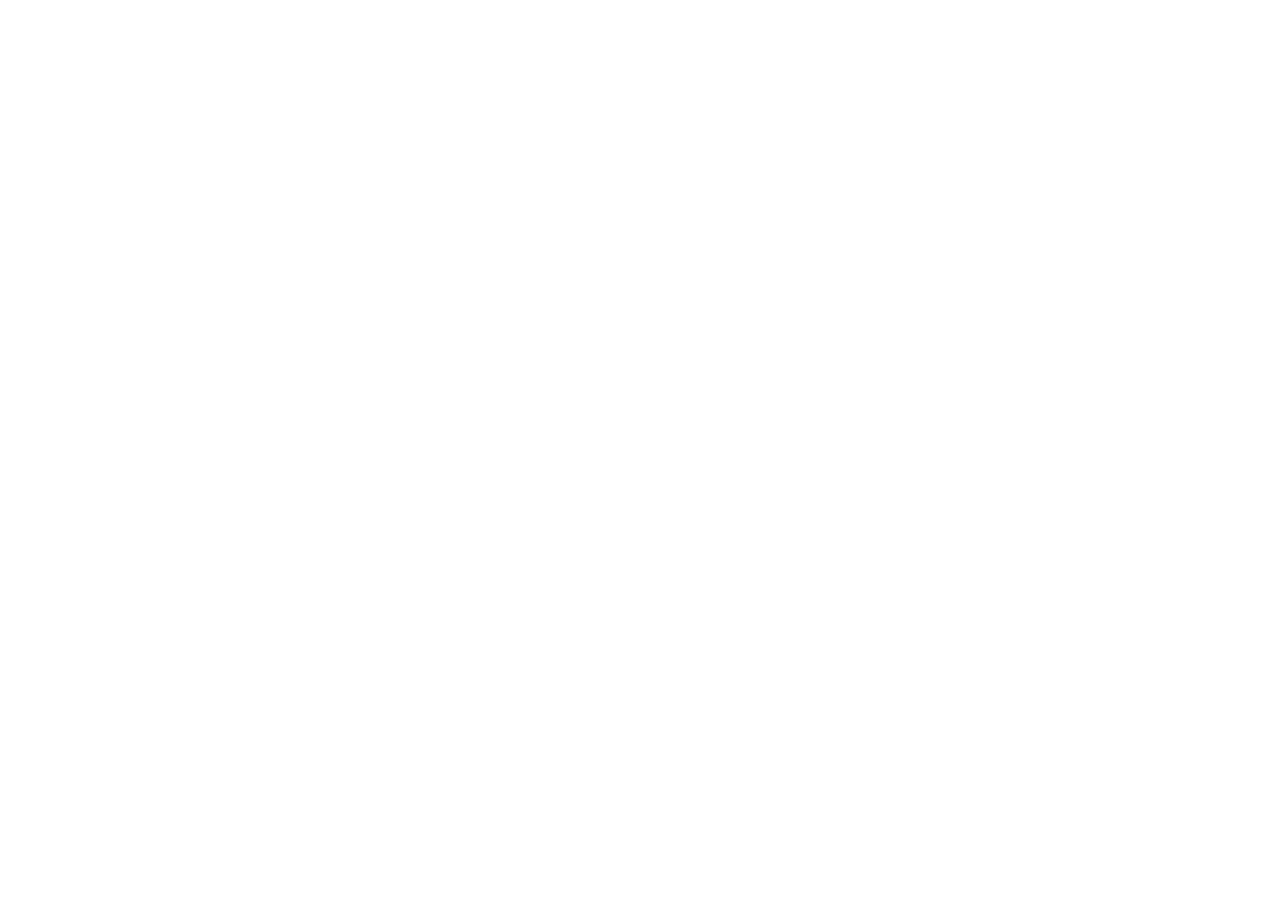
==== project-1/index.html @ aa0cab91 "second commit" ====
<!DOCTYPE html>
<html lang="en">
<head>
    <meta charset="UTF-8">
    <meta name="viewport" content="width=device-width, initial-scale=1.0">
    <title>Project-1</title>
</head>
<body>
    
</body>
</html>
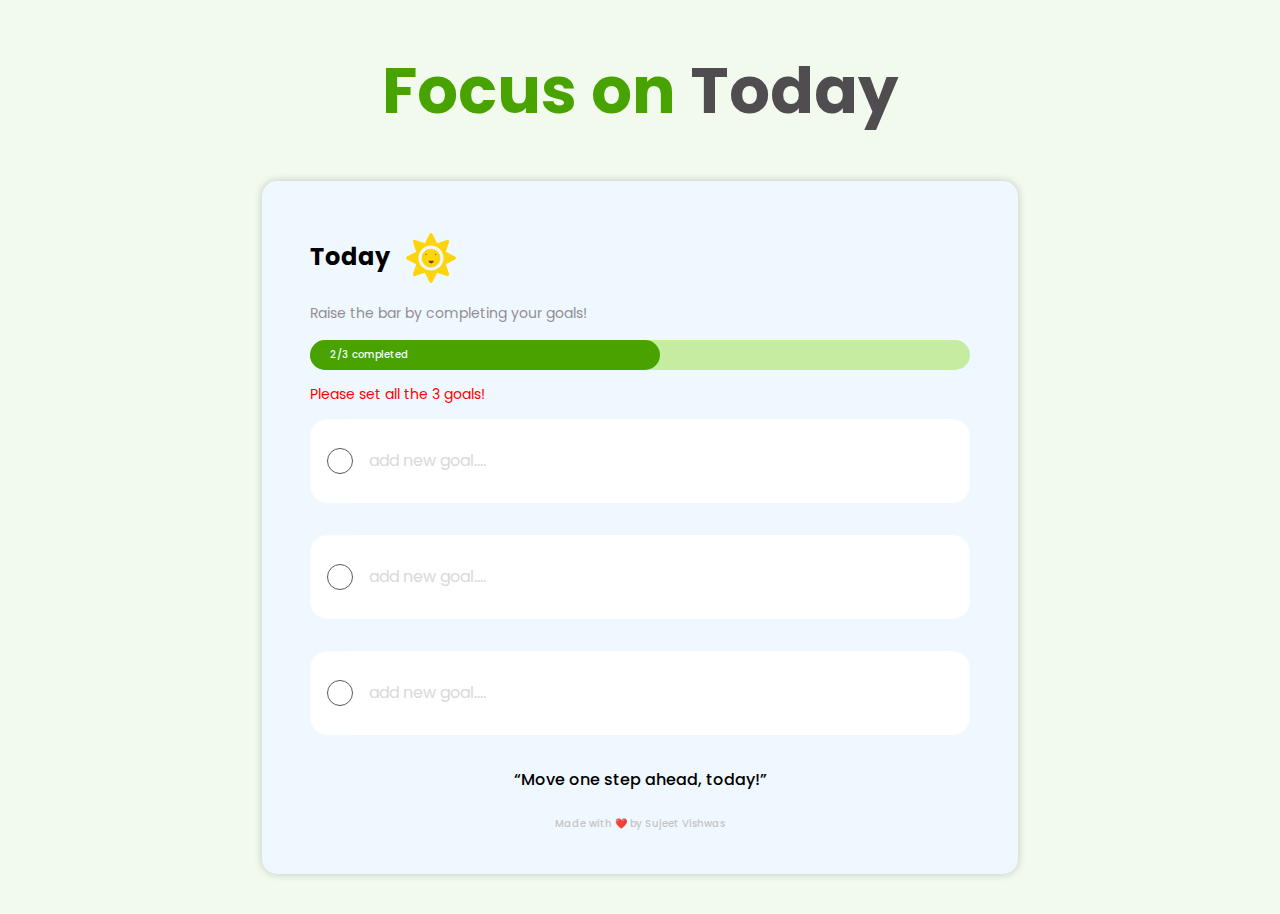
==== commit 50dd033c: "ui compledet" ====
--- a/project-1/index.html
+++ b/project-1/index.html
@@ -4,8 +4,42 @@
     <meta charset="UTF-8">
     <meta name="viewport" content="width=device-width, initial-scale=1.0">
     <title>Project-1</title>
+    <link rel="preconnect" href="https://fonts.googleapis.com">
+<link rel="preconnect" href="https://fonts.gstatic.com" crossorigin>
+<link href="https://fonts.googleapis.com/css2?family=Poppins:ital,wght@0,400;0,500;0,700;0,800;1,800&display=swap" rel="stylesheet">
+    <link rel="stylesheet" href="style.css">
+    <script src="script.js" defer></script>
 </head>
 <body>
-    
+    <main>
+        <h1 class="heading">Focus on <span>Today</span></h1>
+        <div class="app-container">
+            <h2 class="subtitle"><span>Today</span><img class="sun-icon" src="images/Sun.svg" alt="sun"></h2>
+            <p class="progress-label">Raise the bar by completing your goals!</p>
+            <div class="progress-bar">
+                <div class="progress-value">2/3 completed</div>
+            </div>
+                <p class="error-label">Please set all the 3 goals!</p>
+                <div class="goal-container">
+                    <div class="custum-checkbox"></div>
+                    <input type="text" placeholder="add new goal...." class="goal-input">
+
+                </div>
+                <div class="goal-container">
+                    <div class="custum-checkbox"></div>
+                    <input type="text" placeholder="add new goal...." class="goal-input">
+
+                </div>
+                <div class="goal-container">
+                    <div class="custum-checkbox"></div>
+                    <input type="text" placeholder="add new goal...." class="goal-input">
+
+                </div>
+                <p class="quote">“Move one step ahead, today!”</p>
+                <p class="made-with">Made with  ❤️ by Sujeet Vishwas</p>
+
+            
+        </div>
+    </main>
 </body>
 </html>--- a/project-1/style.css
+++ b/project-1/style.css
@@ -0,0 +1,126 @@
+body {
+    background-color: rgba(72, 163, 0, 0.07);
+    font-family: 'Poppins', sans-serif;
+}
+main {
+    padding: 0 16px 32px;
+  }
+  
+.heading {
+    font-size: 64px;
+    color: rgba(72, 163, 0, 1);
+    text-align: center;
+}
+.heading span {
+    color: rgb(79, 77, 79);
+}
+
+.app-container {
+    background-color: aliceblue;
+    max-width: 660px;
+    margin-inline: auto;
+    border-radius: 15px;
+    padding: 32px 48px;
+    box-shadow: 0 0 8px 0 rgba(0, 0, 0, 0.2);
+    
+}
+.sun-icon {
+    vertical-align: middle;
+    margin-left: 16px;
+
+}
+.progress-label {
+    font-size: 14px;
+    color: rgb(147, 141, 147);
+    margin-bottom: 16px;
+}
+.progress-bar{
+    height: 30px;
+    background-color: rgb(196, 237, 162);
+    border-radius: 20px;
+}
+.progress-value {
+    height: 100%;
+    background-color: rgba(72, 163, 0, 1);
+    width: 50%;
+    border-radius: 20px;
+    font-size: 10px;
+    font-weight: 500;
+    color: azure;
+    display: flex;
+    align-items: center;
+    padding-left: 20px;
+}
+.error-label {
+    font-size: 14px;
+    color: red;
+}
+.goal-container {
+    border: 1px solid rgb(251, 254, 251);
+    border-radius: 17px;
+    height: 82px;
+    display: flex;
+    align-items: center;
+    padding: 0 16px;
+    background-color: white;
+    margin-bottom: 32px;
+}
+.custum-checkbox {
+    height: 24px;
+    width: 24px;
+    border: 1px solid rgb(89, 91, 89);
+    border-radius: 50%;
+    cursor: pointer;
+    flex-shrink: 0;
+}
+
+.goal-input {
+    font-family: inherit;
+    font-size: 16px;
+    border: none;
+    outline: none;
+    background-color: rgb(255, 255, 255);
+    padding-left: 16px;
+    height: 100%;
+    width: 100%;
+}
+
+.goal-input::placeholder {
+    color: #d9d9d9;
+  }
+
+.quote {
+    font-weight: 500;
+    text-align: center;
+}
+.made-with {
+    font-weight: 500;
+    font-size: 10px;
+    text-align: center;
+    color: #c4c4c4;
+    margin-top: 24px;
+}
+
+@media (max-width: 768px) {
+    .heading {
+      font-size: 32px;
+    }
+  
+    .app-container {
+      padding: 16px 32px;
+    }
+    .goal-container{
+        height: 64px;
+        margin-bottom: 16px;
+        border-radius: 14px;
+
+    }
+    .custum-checkbox {
+        height: 16px;
+        width: 16px;
+    }
+    .progress-bar{
+        height: 16px;
+    }
+
+}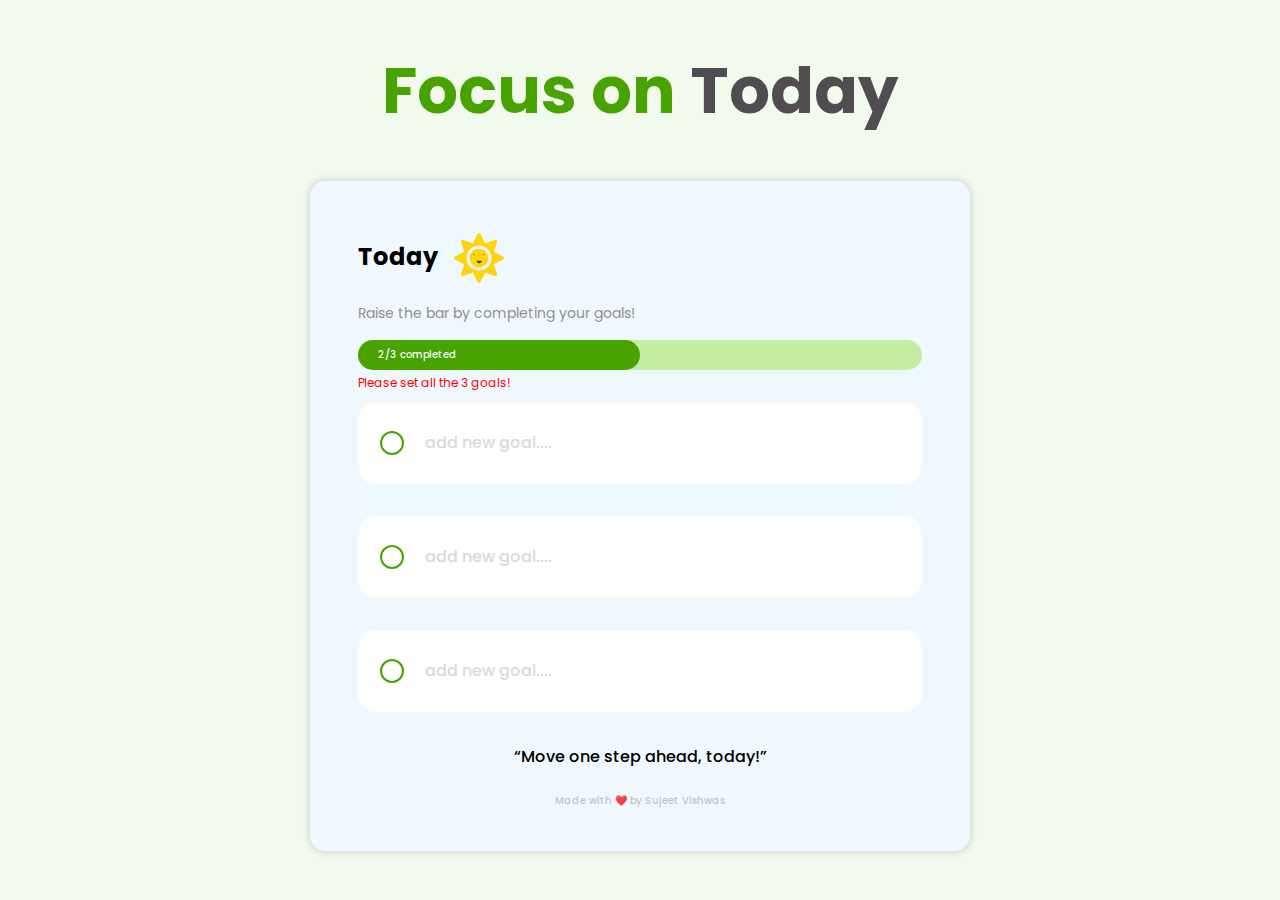
==== commit c748caca: "check box added" ====
--- a/project-1/index.html
+++ b/project-1/index.html
@@ -16,22 +16,28 @@
         <div class="app-container">
             <h2 class="subtitle"><span>Today</span><img class="sun-icon" src="images/Sun.svg" alt="sun"></h2>
             <p class="progress-label">Raise the bar by completing your goals!</p>
-            <div class="progress-bar">
-                <div class="progress-value">2/3 completed</div>
+            <div class="progress-bar show-error">
+                <div class="progress-value"><span>2/3 completed</span>  </div>
+                <p class="error-label">Please set all the 3 goals!</p>
             </div>
-                <p class="error-label">Please set all the 3 goals!</p>
+                
                 <div class="goal-container">
-                    <div class="custum-checkbox"></div>
+                    <div class="custum-checkbox">
+                        <img class="check-icon" src="./images/tick-icon.svg" alt="tick-icon">
+                    </div>
+                    <input type="text" placeholder="add new goal...." class="goal-input">
+                </div>
+                <div class="goal-container">
+                    <div class="custum-checkbox">
+                        <img class="check-icon" src="./images/tick-icon.svg" alt="tick-icon">
+                    </div>
                     <input type="text" placeholder="add new goal...." class="goal-input">
 
                 </div>
                 <div class="goal-container">
-                    <div class="custum-checkbox"></div>
-                    <input type="text" placeholder="add new goal...." class="goal-input">
-
-                </div>
-                <div class="goal-container">
-                    <div class="custum-checkbox"></div>
+                    <div class="custum-checkbox">
+                        <img class="check-icon" src="./images/tick-icon.svg" alt="tick-icon">
+                    </div>
                     <input type="text" placeholder="add new goal...." class="goal-input">
 
                 </div>
--- a/project-1/style.css
+++ b/project-1/style.css
@@ -1,3 +1,7 @@
+*{
+    box-sizing: border-box;
+}
+
 body {
     background-color: rgba(72, 163, 0, 0.07);
     font-family: 'Poppins', sans-serif;
@@ -50,11 +54,21 @@
     display: flex;
     align-items: center;
     padding-left: 20px;
+    
 }
 .error-label {
-    font-size: 14px;
+    font-size: 12px;
     color: red;
-}
+    margin-top: 4px;
+    display: none;
+    }
+
+
+.show-error .error-label {
+    display: block;
+    }
+
+    
 .goal-container {
     border: 1px solid rgb(251, 254, 251);
     border-radius: 17px;
@@ -64,19 +78,27 @@
     padding: 0 16px;
     background-color: white;
     margin-bottom: 32px;
+    margin-top: 32px;
 }
 .custum-checkbox {
     height: 24px;
     width: 24px;
-    border: 1px solid rgb(89, 91, 89);
+    border: 2px solid rgba(72, 163, 0, 1);
+    
     border-radius: 50%;
     cursor: pointer;
     flex-shrink: 0;
+    display: flex;
+    align-items: center;
+    margin: 5px;
 }
-
+.check-icon {
+    display: none;
+}
 .goal-input {
     font-family: inherit;
     font-size: 16px;
+    font-weight: 500;
     border: none;
     outline: none;
     background-color: rgb(255, 255, 255);
@@ -99,6 +121,18 @@
     text-align: center;
     color: #c4c4c4;
     margin-top: 24px;
+}
+.completed .custum-checkbox {
+    background-color: rgba(72, 163, 0, 1);
+    border-color: rgba(72, 163, 0, 1);
+
+}
+.completed .check-icon {
+    display: block;
+}
+.completed .goal-input{
+    text-decoration: line-through;
+    color: #028128;
 }
 
 @media (max-width: 768px) {
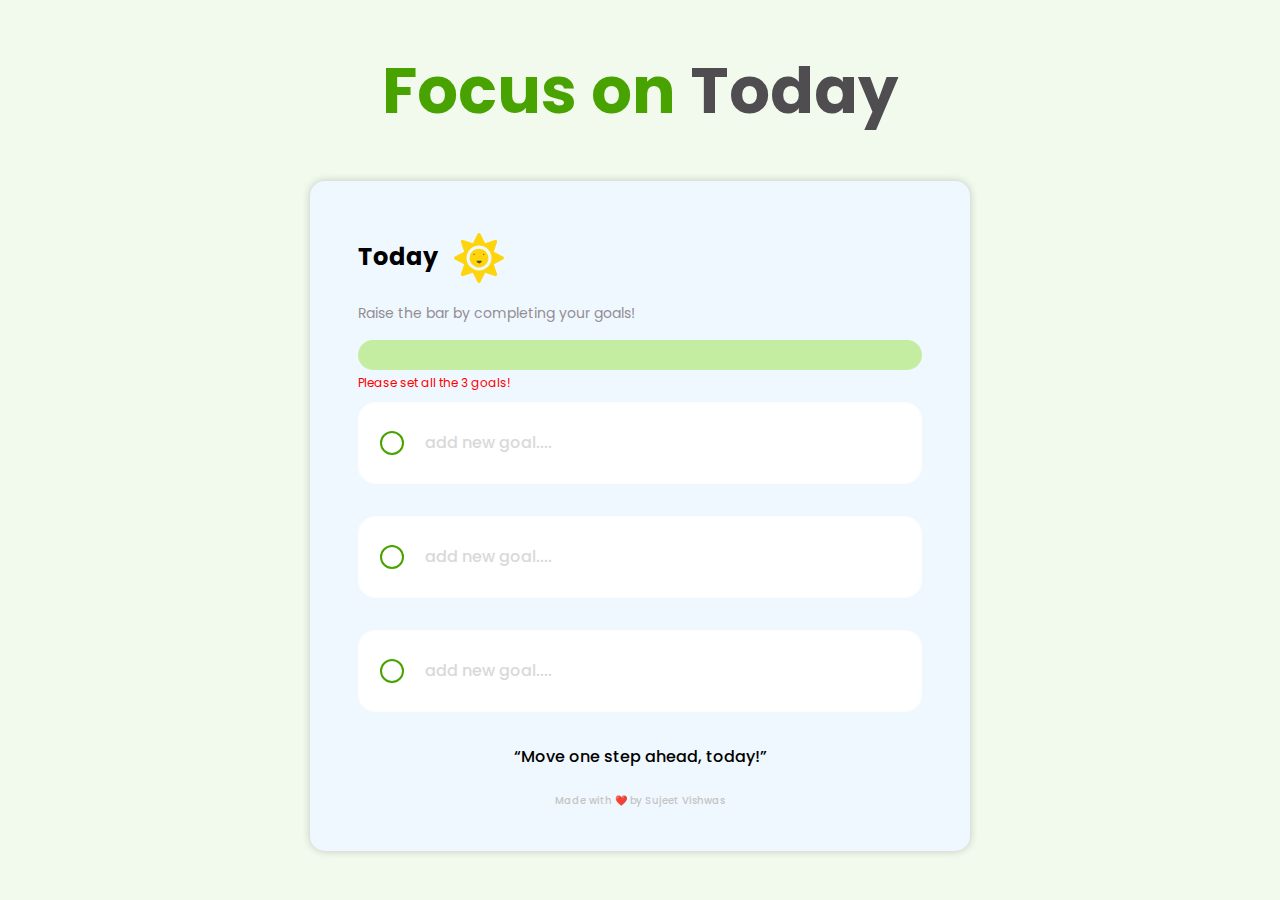
==== commit 2dd59a29: "project 2 slider" ====
--- a/project-1/index.html
+++ b/project-1/index.html
@@ -1,51 +1,80 @@
 <!DOCTYPE html>
 <html lang="en">
-<head>
-    <meta charset="UTF-8">
-    <meta name="viewport" content="width=device-width, initial-scale=1.0">
+  <head>
+    <meta charset="UTF-8" />
+    <meta name="viewport" content="width=device-width, initial-scale=1.0" />
     <title>Project-1</title>
-    <link rel="preconnect" href="https://fonts.googleapis.com">
-<link rel="preconnect" href="https://fonts.gstatic.com" crossorigin>
-<link href="https://fonts.googleapis.com/css2?family=Poppins:ital,wght@0,400;0,500;0,700;0,800;1,800&display=swap" rel="stylesheet">
-    <link rel="stylesheet" href="style.css">
+    <link rel="preconnect" href="https://fonts.googleapis.com" />
+    <link rel="preconnect" href="https://fonts.gstatic.com" crossorigin />
+    <link
+      href="https://fonts.googleapis.com/css2?family=Poppins:ital,wght@0,400;0,500;0,700;0,800;1,800&display=swap"
+      rel="stylesheet"
+    />
+    <link rel="stylesheet" href="style.css" />
     <script src="script.js" defer></script>
-</head>
-<body>
+  </head>
+  <body>
     <main>
-        <h1 class="heading">Focus on <span>Today</span></h1>
-        <div class="app-container">
-            <h2 class="subtitle"><span>Today</span><img class="sun-icon" src="images/Sun.svg" alt="sun"></h2>
-            <p class="progress-label">Raise the bar by completing your goals!</p>
-            <div class="progress-bar show-error">
-                <div class="progress-value"><span>2/3 completed</span>  </div>
-                <p class="error-label">Please set all the 3 goals!</p>
-            </div>
-                
-                <div class="goal-container">
-                    <div class="custum-checkbox">
-                        <img class="check-icon" src="./images/tick-icon.svg" alt="tick-icon">
-                    </div>
-                    <input type="text" placeholder="add new goal...." class="goal-input">
-                </div>
-                <div class="goal-container">
-                    <div class="custum-checkbox">
-                        <img class="check-icon" src="./images/tick-icon.svg" alt="tick-icon">
-                    </div>
-                    <input type="text" placeholder="add new goal...." class="goal-input">
+      <h1 class="heading">Focus on <span>Today</span></h1>
+      <div class="app-container">
+        <h2 class="subtitle">
+          <span>Today</span
+          ><img class="sun-icon" src="images/Sun.svg" alt="sun" />
+        </h2>
+        <p class="progress-label">Raise the bar by completing your goals!</p>
+        <div class="progress-bar show-error">
+          <div class="progress-value"><span>2/3 completed</span></div>
+          <p class="error-label">Please set all the 3 goals!</p>
+        </div>
 
-                </div>
-                <div class="goal-container">
-                    <div class="custum-checkbox">
-                        <img class="check-icon" src="./images/tick-icon.svg" alt="tick-icon">
-                    </div>
-                    <input type="text" placeholder="add new goal...." class="goal-input">
-
-                </div>
-                <p class="quote">“Move one step ahead, today!”</p>
-                <p class="made-with">Made with  ❤️ by Sujeet Vishwas</p>
-
-            
+        <div class="goal-container">
+          <div class="custum-checkbox">
+            <img
+              class="check-icon"
+              src="./images/tick-icon.svg"
+              alt="tick-icon"
+            />
+          </div>
+          <input
+            id="first"
+            type="text"
+            placeholder="add new goal...."
+            class="goal-input"
+          />
         </div>
+        <div class="goal-container">
+          <div class="custum-checkbox">
+            <img
+              class="check-icon"
+              src="./images/tick-icon.svg"
+              alt="tick-icon"
+            />
+          </div>
+          <input
+            id="second"
+            type="text"
+            placeholder="add new goal...."
+            class="goal-input"
+          />
+        </div>
+        <div class="goal-container">
+          <div class="custum-checkbox">
+            <img
+              class="check-icon"
+              src="./images/tick-icon.svg"
+              alt="tick-icon"
+            />
+          </div>
+          <input
+            id="third"
+            type="text"
+            placeholder="add new goal...."
+            class="goal-input"
+          />
+        </div>
+        <p class="quote">“Move one step ahead, today!”</p>
+        <p class="made-with">Made with ❤️ by Sujeet Vishwas</p>
+      </div>
     </main>
-</body>
-</html>+  </body>
+</html>
--- a/project-1/style.css
+++ b/project-1/style.css
@@ -46,15 +46,18 @@
 .progress-value {
     height: 100%;
     background-color: rgba(72, 163, 0, 1);
-    width: 50%;
+    width: 0;
     border-radius: 20px;
     font-size: 10px;
     font-weight: 500;
     color: azure;
     display: flex;
     align-items: center;
+    overflow: hidden;
+    
+}
+.progress-value span {
     padding-left: 20px;
-    
 }
 .error-label {
     font-size: 12px;
@@ -68,7 +71,7 @@
     display: block;
     }
 
-    
+
 .goal-container {
     border: 1px solid rgb(251, 254, 251);
     border-radius: 17px;
@@ -93,6 +96,8 @@
     margin: 5px;
 }
 .check-icon {
+    height: 100%;
+    width: 100%;
     display: none;
 }
 .goal-input {
@@ -157,4 +162,8 @@
         height: 16px;
     }
 
+    .progress-value span {
+        font-size: 6px;
+    }
+
 }